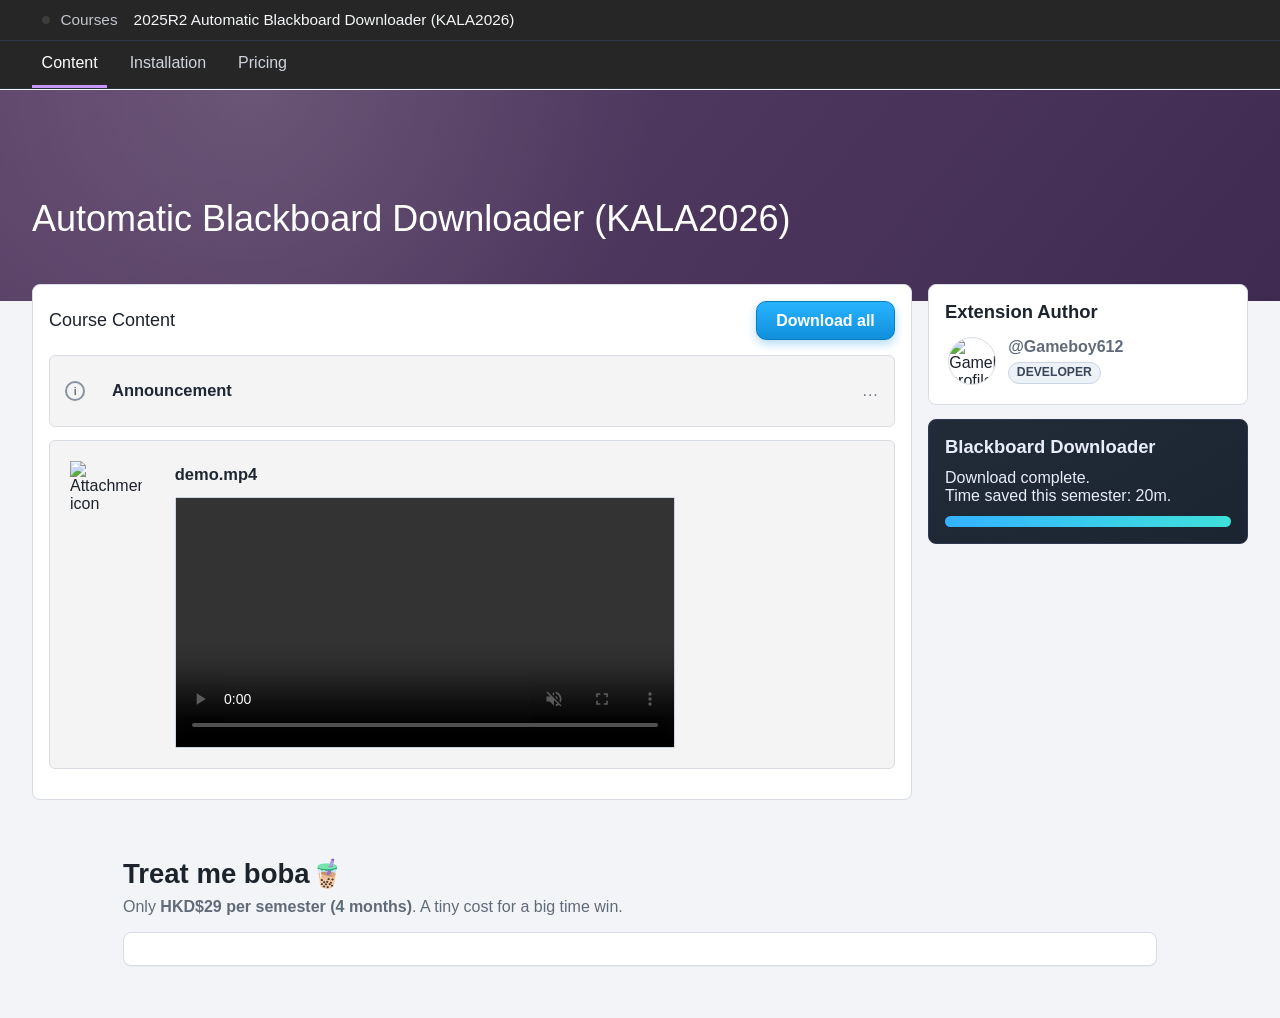
==== out/index.html @ d8801b46 "change: installation page" ====
<!doctype html>
<html lang="en">
  <head>
    <meta charset="UTF-8" />
    <meta name="viewport" content="width=device-width, initial-scale=1.0" />
    <title>AutoBB - Blackboard Downloader</title>
    <meta
      name="description"
      content="AutoBB lets you download and organize Blackboard content in one click, saving hours every week."
    />
    <link rel="icon" type="image/png" href="assets/autobb_logo.png" />
    <link rel="stylesheet" href="styles.css" />
    <script type="module" src="https://unpkg.com/ionicons@7.1.0/dist/ionicons/ionicons.esm.js"></script>
    <script nomodule src="https://unpkg.com/ionicons@7.1.0/dist/ionicons/ionicons.js"></script>
  </head>
  <body>
    <header class="bb-shell" id="top">
      <div class="bb-topbar">
        <div class="bb-topbar-above">
          <div class="bb-container topbar-inner">
            <p class="crumb">
              <ion-icon class="home-icon" name="home-outline"></ion-icon>
              <span>Courses</span></p>
            <p class="course-code">2025R2 Automatic Blackboard Downloader (KALA2026)</p>
          </div>
        </div>
  
        <div class="bb-tabs bb-container">
          <a class="tab active" href="#top">Content</a>
          <a class="tab" href="./installation">Installation</a>
          <a class="tab" href="#pricing">Pricing</a>
        </div>
      </div>
      <div class="bb-banner">
        <div class="bb-container">
          <h1>Automatic Blackboard Downloader (KALA2026)</h1>
        </div>
      </div>

      <div class="bb-course-wrap bb-container">
        <section class="bb-main">
          <div class="main-head">
            <h2>Course Content</h2>
            <a class="download-btn" href="#pricing">Download all</a>
          </div>

          <div class="content-row">
            <span class="row-icon">i</span>
            <p>Announcement</p>
            <span class="dots">...</span>
        </div>
          <div class="content-row content-row-attachment">
            <img
              class="attachment-logo"
              src="https://blackboard.cuhk.edu.hk/images/ci/sets/set12/image_on.svg"
              alt="Attachment icon"
            />
            <div class="attachment-body">
              <div class="attachment-meta">
                <p class="attachment-name">demo.mp4</p>
              </div>
              <video class="attachment-video" controls autoplay loop muted playsinline preload="metadata">
                <source src="assets/demo.mp4" type="video/mp4" />
                Your browser does not support the video tag.
              </video>
            </div>
          </div>
        </section>

        <aside class="bb-side">
          <article class="side-card">
            <h3>Extension Author</h3>
            <a
              class="author-profile-link"
              href="https://github.com/Gameboy612"
              target="_blank"
              rel="noopener noreferrer"
              aria-label="Open Gameboy612 GitHub profile"
            >
              <div class="author-profile">
              <img
                class="author-avatar"
                src="https://github.com/Gameboy612.png?size=96"
                alt="Gameboy612 profile picture"
                loading="lazy"
              />
              <p class="author-info">
                <strong>@Gameboy612</strong>
                <span class="developer-tag">Developer</span>
              </p>
              </div>
            </a>
          </article>

          <article class="downloader-toast">
            <h4>Blackboard Downloader</h4>
            <p>Download complete.<br>Time saved this semester: 20m.</p>
            <div class="progress"><span></span></div>
          </article>
        </aside>
      </div>
    </header>

    <main class="page-main bb-container">

      <section class="landing-section" id="pricing">
        <div class="pricing-section-inner">
          <div class="section-head">
            <h2>Treat me boba🧋</h2>
            <p>
              Only <strong>HKD$29 per semester (4 months)</strong>. A tiny cost for a big time win.
            </p>
          </div>
  
          <div class="panel pricing-panel">
              <script async src="https://js.stripe.com/v3/pricing-table.js"></script>
              <stripe-pricing-table pricing-table-id="prctbl_1TKkPoBIzdyT1INrMQrFDMCc"
              publishable-key="pk_live_51TKk8zBIzdyT1INrPGQJKnSuEjntCXgPel7VQ8ehcQ81GjOTmiMRHQskwsmpbRKoyQB7wfl8mXFCu9C2qPellrlr00yQhzaoVS">
              </stripe-pricing-table>
          </div>
        </div>
      </section>
    </main>
    <script>
      (function () {
        const prefersReducedMotion = window.matchMedia("(prefers-reduced-motion: reduce)").matches;

        function easeInOutCubic(t) {
          return t < 0.5 ? 4 * t * t * t : 1 - Math.pow(-2 * t + 2, 3) / 2;
        }

        function getFixedHeaderOffset() {
          const topbar = document.querySelector(".bb-topbar");
          const tabs = document.querySelector(".bb-tabs");
          const topbarHeight = topbar ? topbar.offsetHeight : 0;
          const tabsHeight = tabs ? tabs.offsetHeight : 0;
          return topbarHeight + tabsHeight + 8;
        }

        function smoothScrollTo(targetY, durationMs) {
          const startY = window.scrollY;
          const distance = targetY - startY;
          const startTime = performance.now();

          function step(now) {
            const elapsed = now - startTime;
            const progress = Math.min(elapsed / durationMs, 1);
            const eased = easeInOutCubic(progress);
            window.scrollTo(0, startY + distance * eased);

            if (progress < 1) {
              requestAnimationFrame(step);
            }
          }

          requestAnimationFrame(step);
        }

        document.addEventListener("click", function (event) {
          const link = event.target.closest('a[href^="#"]');
          if (!link) {
            return;
          }

          const hash = link.getAttribute("href");
          if (!hash || hash === "#") {
            return;
          }

          const target = document.querySelector(hash);
          if (!target) {
            return;
          }

          event.preventDefault();
          const offset = getFixedHeaderOffset();
          const targetY = target.getBoundingClientRect().top + window.scrollY - offset;

          if (prefersReducedMotion) {
            window.scrollTo(0, targetY);
          } else {
            smoothScrollTo(targetY, 1200);
          }

          history.pushState(null, "", hash);
        });
      })();
    </script>
  </body>
</html>
---- out/styles.css ----
:root {
  --bg: #f3f4f7;
  --card: #ffffff;
  --ink: #1d232c;
  --line: #d8dce3;
  --muted: #606b7a;
  --nav: #262626;
  --tab: #242b37;
  --banner-a: #5b4268;
  --banner-b: #3f2b52;
  --accent: #12a8ff;
  --accent-dark: #0f90dd;
}

* {
  box-sizing: border-box;
}

html,
body {
  margin: 0;
  padding: 0;
}

body {
  font-family: "Segoe UI", Tahoma, Geneva, Verdana, sans-serif;
  background: var(--bg);
  color: var(--ink);
}

.bb-shell {
  padding-top: 90px;
}

.bb-container {
  width: 100%;
  padding: 0 2rem;
  margin: 0 auto;
}

.home-icon {
    background-color: #404040;
    padding: 4px;
    border-radius: 4px;
    margin-right: 4px;
}

.bb-topbar {
  background: var(--nav);
  color: #dce2ea;
  border-bottom: 1px solid #303746;
  position: fixed;
  top: 0;
  left: 0;
  width: 100%;
  z-index: 1000;
}

.bb-topbar-above {
  padding: 0 10px;
  border-bottom: 1px solid #303746;
}

.topbar-inner {
  min-height: 40px;
  display: flex;
  align-items: center;
  gap: 1rem;
}

.crumb,
.course-code {
  margin: 0;
  font-size: 0.96rem;
}

.crumb {
  display: inline-flex;
  align-items: center;
  gap: 0.4rem;
  opacity: 0.85;
}

.crumb ion-icon {
  font-size: 1rem;
  color: #dce2ea;
}

.course-code {
  flex: 1;
  color: #f4f6f8;
  font-weight: 500;
}

.pill-link {
  color: #0d5f8d;
  background: #f6fbff;
  border-radius: 999px;
  padding: 0.2rem 0.55rem;
  font-size: 0.72rem;
  font-weight: 700;
  text-decoration: none;
}

.bb-tabs {
  background: var(--nav);
  display: flex;
  gap: 0.8rem;
  overflow-x: auto;
  white-space: nowrap;
  border-bottom: 1px solid #2a3040;
  position: fixed;
  left: 0;
  width: 100%;
  z-index: 999;
}

.tab {
  color: #cfd4de;
  text-decoration: none;
  padding: 0.8rem 0.6rem;
  border-bottom: 3px solid transparent;
  font-weight: 500;
}

.tab.active,
.tab:hover {
  color: #ffffff;
  border-bottom-color: #c796ff;
}

.bb-banner {
  background:
    radial-gradient(circle at 20% 0%, rgba(255, 255, 255, 0.12) 0, transparent 38%),
    linear-gradient(130deg, var(--banner-a), var(--banner-b));
  padding: 3.4rem 0 3.8rem;
}

.bb-banner h1 {
  margin: 0;
  margin-top: 1.5em;
  color: #ffffff;
  font-size: clamp(1.65rem, 3.5vw, 2.25rem);
  font-weight: 400;
}

.bb-course-wrap {
  margin-top: -1.1rem;
  display: grid;
  grid-template-columns: minmax(0, 1fr) 320px;
  gap: 1rem;
  align-items: start;
}

.bb-main {
  background: var(--card);
  border: 1px solid var(--line);
  border-radius: 8px;
  padding: 1rem;
}

.main-head {
  display: flex;
  justify-content: space-between;
  align-items: center;
  gap: 0.8rem;
  margin-bottom: 0.9rem;
}

.main-head h2 {
  margin: 0;
  font-size: 1.125rem;
  font-weight: 500;
}

.download-btn {
  display: inline-flex;
  align-items: center;
  justify-content: center;
  text-decoration: none;
  color: #ffffff;
  background: linear-gradient(180deg, #27b4ff, #118fdb);
  border: 1px solid #0a7cbe;
  border-radius: 10px;
  padding: 0.62rem 1.2rem;
  font-weight: 700;
  box-shadow: 0 4px 10px rgba(17, 143, 219, 0.32);
}

.content-row {
  min-height: 72px;
  border: 1px solid var(--line);
  border-radius: 6px;
  background: #fff;
  display: grid;
  grid-template-columns: 34px 1fr auto;
  gap: 0.8rem;
  align-items: center;
  padding: 0 0.95rem;
  margin-bottom: 0.85rem;
  background: #f4f4f4;
}

.content-row-attachment {
  display: grid;
  grid-template-columns: 92px 1fr;
  align-items: start;
  padding: 1.25rem;
}

.attachment-logo {
  width: 72px;
  height: 72px;
}

.attachment-meta {
  padding-top: 0.2rem;
  margin-bottom: 0.8rem;
}

.attachment-name {
  margin: 0;
  font-size: 2rem;
  line-height: 1.2;
  color: #111f35;
  font-weight: 700;
}

.attachment-subtitle {
  margin: 0.25rem 0 0;
  color: #546175;
  font-size: 0.95rem;
}

.nested {
  margin-left: 2.3rem;
}

.row-icon {
  width: 20px;
  height: 20px;
  border: 2px solid #8892a1;
  color: #667180;
  border-radius: 999px;
  display: inline-flex;
  align-items: center;
  justify-content: center;
  font-size: 0.66rem;
  font-weight: 700;
}

.content-row p {
  margin: 0;
  font-size: 1.03rem;
  color: #1e2732;
  font-weight: 600;
}

.dots {
  color: #6e7887;
  letter-spacing: 1px;
}

.attachment-video {
  width: 100%;
  max-width: 500px;
  border-radius: 2px;
  border: 1px solid #cbd5e3;
  background: #000;
  display: block;
}

.bb-copy {
  margin-top: 0.25rem;
  padding: 0.85rem 0.95rem;
  border: 1px solid #c8d5e6;
  border-left: 4px solid #31a9ff;
  border-radius: 8px;
  background: #f4f9ff;
}

.hint-label {
  margin: 0;
  display: inline-flex;
  align-items: center;
  gap: 0.35rem;
  color: #0f67a6;
  font-size: 0.9rem;
  font-weight: 700;
  letter-spacing: 0.02em;
}

.hint-label ion-icon {
  font-size: 1rem;
}

.hint-text {
  margin: 0.4rem 0 0;
  color: #2b3947;
  font-size: 0.96rem;
  line-height: 1.5;
}

.bb-side {
  display: grid;
  gap: 0.85rem;
}

.side-card,
.downloader-toast {
  background: var(--card);
  border: 1px solid var(--line);
  border-radius: 8px;
  padding: 1rem;
}

.side-card h3,
.downloader-toast h4 {
  margin: 0 0 0.7rem;
  font-size: 1.15rem;
}

.side-card p,
.downloader-toast p {
  margin: 0.45rem 0;
  color: var(--muted);
}

.author-profile {
  display: flex;
  align-items: center;
  gap: 0.75rem;
}

.author-profile-link {
  display: block;
  text-decoration: none;
  color: inherit;
  border-radius: 8px;
  padding: 0.2rem;
  transition: background-color 0.2s ease;
}

.author-profile-link:hover {
  background: #f4f7fb;
}

.author-info {
  display: flex;
  flex-direction: column;
  gap: 0.35rem;
}

.author-avatar {
  width: 48px;
  height: 48px;
  border-radius: 999px;
  border: 1px solid var(--line);
  object-fit: cover;
  flex-shrink: 0;
}

.author-profile p {
  margin: 0;
}

.author-profile a {
  display: inline-flex;
  align-items: center;
  gap: 0.35rem;
  text-decoration: none;
  font-size: 0.9rem;
}

.developer-tag {
  display: inline-block;
  width: fit-content;
  padding: 0.18rem 0.48rem;
  border-radius: 999px;
  border: 1px solid #cbd5e3;
  background: #edf2f8;
  color: #3a4657;
  font-size: 0.76rem;
  font-weight: 600;
  line-height: 1.2;
  text-transform: uppercase;
}

.downloader-toast {
  background: linear-gradient(150deg, #222b38, #1b2431);
  border-color: #2d3950;
  color: #e8eef9;
}

.downloader-toast h4,
.downloader-toast p {
  color: #e8eef9;
}

.progress {
  margin-top: 0.7rem;
  width: 100%;
  height: 11px;
  border-radius: 999px;
  background: #2e3a4f;
  overflow: hidden;
}

.progress span {
  display: block;
  width: 100%;
  height: 100%;
  background: linear-gradient(90deg, #34b3ff, #3fe0da);
}

.page-main {
  padding: 2.2rem 0 3.2rem;
}

.pricing-section-inner {
  flex-direction: column;
  width: fit-content;
}

.landing-section {
  display: flex;
  width: 100%;
  justify-content: center;
  align-items: center;
  margin-top: 1.4rem;
}

.section-head h2 {
  margin: 0;
  font-size: 1.72rem;
}

.section-head p {
  margin: 0.5rem 0 0;
  color: var(--muted);
}

.feature-grid,
.testimonial-grid {
  margin-top: 1rem;
  display: grid;
  grid-template-columns: repeat(3, minmax(0, 1fr));
  gap: 1rem;
}

.panel {
  background: var(--card);
  border: 1px solid var(--line);
  border-radius: 8px;
  padding: 1rem;
  box-shadow: 0 1px 0 rgba(15, 21, 31, 0.03);
}

.panel h3 {
  margin: 0 0 0.5rem;
  font-size: 1.08rem;
}

.panel p {
  margin: 0;
  color: #495464;
}

.testimonial .avatar {
  width: 40px;
  height: 40px;
  border-radius: 999px;
  display: grid;
  place-items: center;
  background: #e5e9f1;
  color: #2a3340;
  font-size: 0.8rem;
  font-weight: 700;
  margin-bottom: 0.8rem;
}

.pricing-panel {
  display: flex;
  flex: 1;
  width: 100%;
  margin-top: 1rem;
  flex-direction: row;
  justify-content: center;
}
.pricing-panel stripe-pricing-table {
  display: flex;
  flex: 1;
  width: 1000px !important;
}

.install-guide {
  display: flex;
  flex-direction: column;
  width: min(980px, 100%);
}

.install-package-row {
  margin-bottom: 0;
}

.install-badges {
  display: flex;
  gap: 0.5rem;
  flex-wrap: wrap;
}

.install-badge {
  display: inline-flex;
  align-items: center;
  padding: 0.2rem 0.55rem;
  border-radius: 999px;
  border: 1px solid #c3cddd;
  background: #ebf1fa;
  color: #334357;
  font-size: 0.78rem;
  font-weight: 600;
}

.step-list {
  margin: 1rem 0 0;
  padding-left: 1.2rem;
  display: grid;
  gap: 0.75rem;
}

.step-list-inline {
  margin-top: 0.9rem;
  padding: 0.8rem 1rem 0.8rem 1.4rem;
  border: 1px solid #ccd4e0;
  border-radius: 8px;
  background: #ffffff;
  gap: 0.45rem;
}

.step-list-inline li {
  color: #33465e;
  line-height: 1.45;
}

.step-card h3 {
  margin-bottom: 0.35rem;
}

.step-card p {
  color: #44556c;
}

.install-troubleshooting {
  grid-template-columns: repeat(3, minmax(0, 1fr));
}

.install-troubleshooting .panel {
  min-height: 145px;
}

@media (max-width: 1120px) {
  .bb-course-wrap {
    grid-template-columns: 1fr;
  }

  .bb-side {
    grid-template-columns: repeat(3, minmax(0, 1fr));
  }
    
  .pricing-panel stripe-pricing-table {
    display: flex;
    flex: 1;
    max-width: 400px;
  }
}

@media (max-width: 860px) {
  .feature-grid,
  .testimonial-grid,
  .bb-side {
    grid-template-columns: 1fr 1fr;
  }

  .main-head h2 {
    font-size: 1.45rem;
  }

  .install-troubleshooting {
    grid-template-columns: 1fr;
  }

    
  .landing-section {
    padding: 0;
    margin-top: 1.4rem;
  }
  .bb-container {
    padding: 0 12px;
  }

}

@media (max-width: 640px) {
  .topbar-inner {
    flex-wrap: wrap;
    padding: 0.5rem 0;
  }

  .bb-banner {
    padding: 2.2rem 0 2.6rem;
  }

  .feature-grid,
  .testimonial-grid,
  .bb-side {
    grid-template-columns: 1fr;
  }

  .main-head {
    flex-direction: column;
    align-items: flex-start;
  }

  .content-row,
  .nested {
    padding: 10px;
    margin-left: 0;
  }

  .content-row p {
    font-size: 0.95rem;
  }

  .content-row-attachment {
    grid-template-columns: 30px 1fr;
  }

  .attachment-logo {
    width: 30px;
    height: 30px;
    padding: 0px;
  }

  .attachment-name {
    font-size: 1.1rem;
  }

  .step-list {
    padding-left: 1rem;
  }

  .step-list-inline {
    padding: 0.7rem 0.8rem 0.7rem 1.2rem;
  }

  
  .pricing-panel stripe-pricing-table {
    display: flex;
    flex: 1;
    max-width: 300px;
  }
}
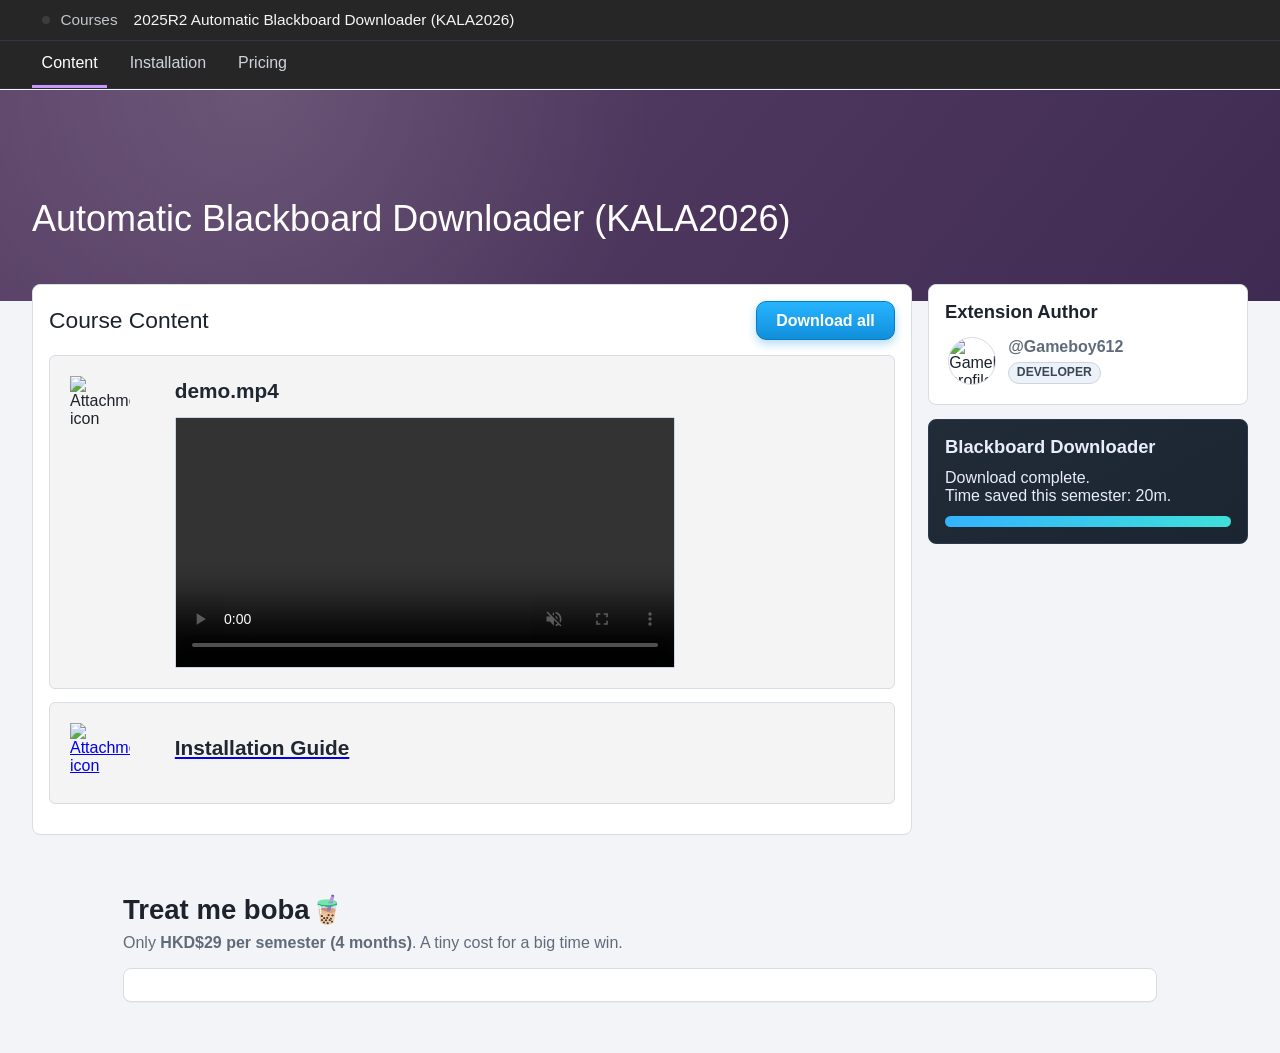
==== commit 72641779: "style changes" ====
--- a/out/index.html
+++ b/out/index.html
@@ -43,12 +43,6 @@
             <h2>Course Content</h2>
             <a class="download-btn" href="#pricing">Download all</a>
           </div>
-
-          <div class="content-row">
-            <span class="row-icon">i</span>
-            <p>Announcement</p>
-            <span class="dots">...</span>
-        </div>
           <div class="content-row content-row-attachment">
             <img
               class="attachment-logo"
@@ -65,6 +59,20 @@
               </video>
             </div>
           </div>
+          <a href="./installation">
+            <div class="content-row content-row-attachment">
+            <img
+              class="attachment-logo"
+              src="https://blackboard.cuhk.edu.hk/images/ci/sets/set12/link_on.svg"
+              alt="Attachment icon"
+            />
+            <div class="attachment-body">
+              <div class="attachment-meta">
+                <p class="attachment-name">Installation Guide</p>
+              </div>
+            </div>
+          </div>
+          </a>
         </section>
 
         <aside class="bb-side">
--- a/out/styles.css
+++ b/out/styles.css
@@ -169,7 +169,7 @@
 
 .main-head h2 {
   margin: 0;
-  font-size: 1.125rem;
+  font-size: 1.425rem;
   font-weight: 500;
 }
 
@@ -188,7 +188,7 @@
 }
 
 .content-row {
-  min-height: 72px;
+  /* min-height: 72px; */
   border: 1px solid var(--line);
   border-radius: 6px;
   background: #fff;
@@ -209,27 +209,26 @@
 }
 
 .attachment-logo {
-  width: 72px;
-  height: 72px;
+  width: 60px;
+  height: 60px;
 }
 
 .attachment-meta {
   padding-top: 0.2rem;
   margin-bottom: 0.8rem;
-}
-
-.attachment-name {
-  margin: 0;
-  font-size: 2rem;
-  line-height: 1.2;
-  color: #111f35;
-  font-weight: 700;
 }
 
 .attachment-subtitle {
   margin: 0.25rem 0 0;
   color: #546175;
   font-size: 0.95rem;
+}
+
+.attachment-body {
+  min-height: 60px;
+  display: flex;
+  justify-content: center;
+  flex-direction: column;
 }
 
 .nested {
@@ -254,6 +253,14 @@
   font-size: 1.03rem;
   color: #1e2732;
   font-weight: 600;
+}
+
+.attachment-name {
+  margin: 0;
+  font-size: 1.3em !important;
+  line-height: 1.2;
+  color: #111f35;
+  font-weight: 700;
 }
 
 .dots {
@@ -573,6 +580,21 @@
     max-width: 400px;
   }
 }
+@media (max-width: 1120px) {
+  .bb-course-wrap {
+    grid-template-columns: 1fr;
+  }
+
+  .bb-side {
+    grid-template-columns: repeat(3, minmax(0, 1fr));
+  }
+    
+  .pricing-panel stripe-pricing-table {
+    display: flex;
+    flex: 1;
+    max-width: 400px;
+  }
+}
 
 @media (max-width: 860px) {
   .feature-grid,
@@ -617,7 +639,6 @@
   }
 
   .main-head {
-    flex-direction: column;
     align-items: flex-start;
   }
 
@@ -641,8 +662,13 @@
     padding: 0px;
   }
 
+  
+  .attachment-body {
+    min-height: 30px;
+  }
+
   .attachment-name {
-    font-size: 1.1rem;
+    font-size: 1.1rem !important;
   }
 
   .step-list {
@@ -659,4 +685,10 @@
     flex: 1;
     max-width: 300px;
   }
+}
+
+@media (max-width: 320px) {
+  .main-head {
+    flex-direction: column;
+  }
 }
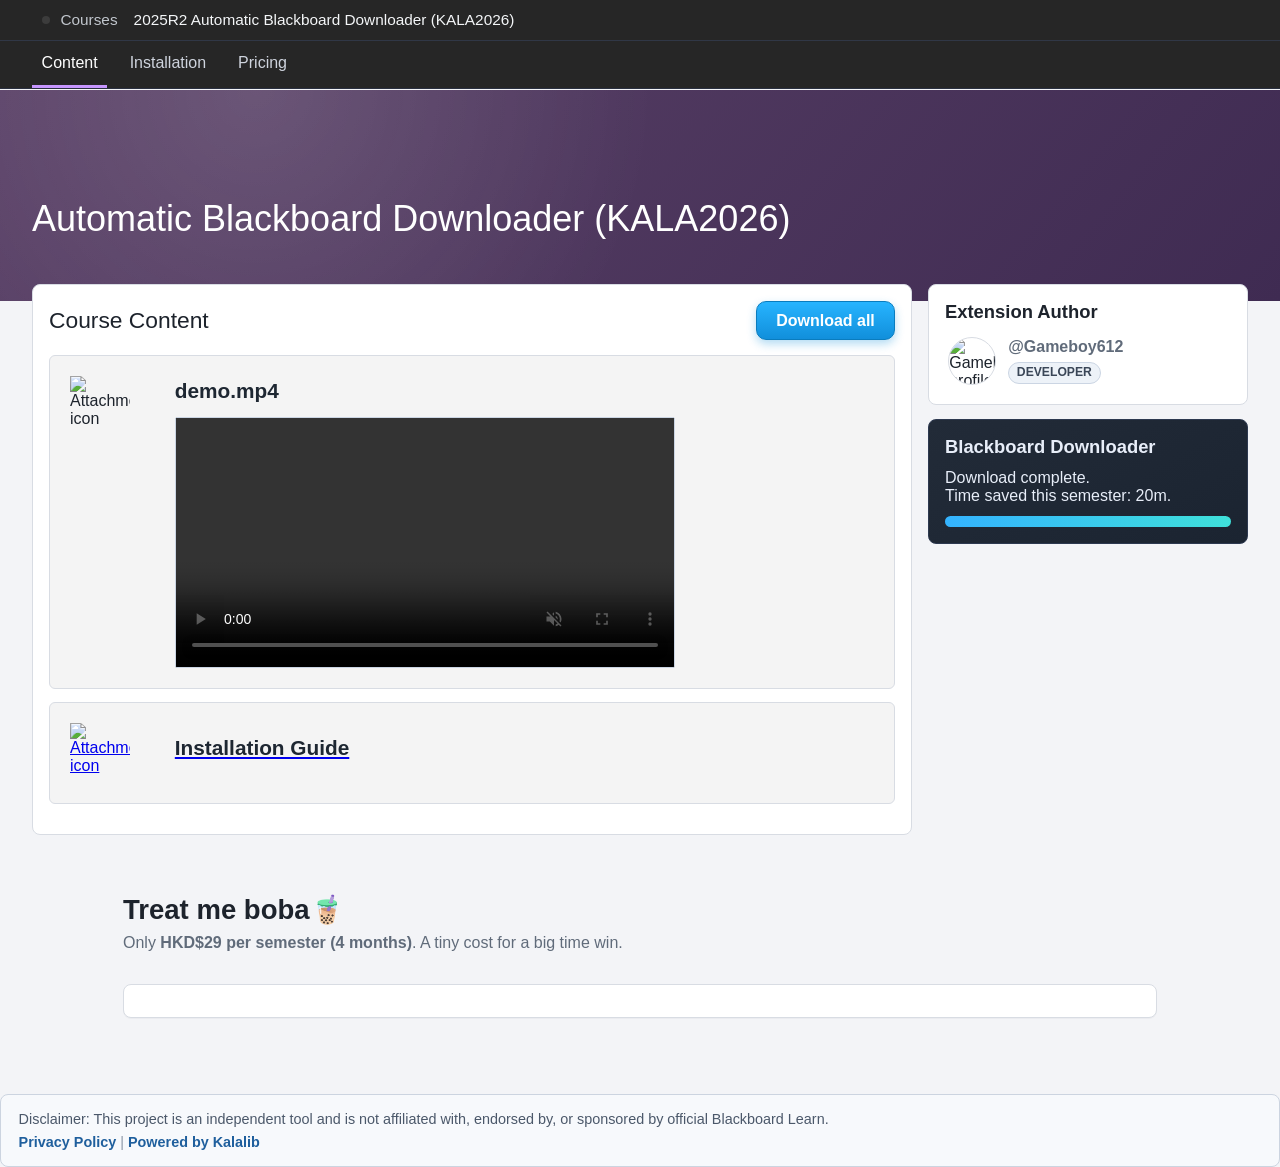
==== commit b47c2fd8: "change: privacy policy and styling" ====
--- a/out/index.html
+++ b/out/index.html
@@ -41,7 +41,7 @@
         <section class="bb-main">
           <div class="main-head">
             <h2>Course Content</h2>
-            <a class="download-btn" href="#pricing">Download all</a>
+            <a class="download-btn" href="./assets/KALA2026 - Automatic Blackboard Downloader.zip" download>Download all</a>
           </div>
           <div class="content-row content-row-attachment">
             <img
@@ -129,6 +129,19 @@
         </div>
       </section>
     </main>
+
+    <footer class="site-disclaimer bb-container">
+      <p>
+        Disclaimer: This project is an independent tool and is not affiliated with, endorsed by, or sponsored by
+        official Blackboard Learn.
+      </p>
+      <p>
+        <a href="privacy_policy.md">Privacy Policy</a>
+        <span class="separator">|</span>
+        <a href="https://kalalib.com" target="_blank" rel="noopener noreferrer">Powered by Kalalib</a>
+      </p>
+    </footer>
+
     <script>
       (function () {
         const prefersReducedMotion = window.matchMedia("(prefers-reduced-motion: reduce)").matches;
--- a/out/styles.css
+++ b/out/styles.css
@@ -490,7 +490,7 @@
   display: flex;
   flex: 1;
   width: 100%;
-  margin-top: 1rem;
+  margin-top: 2rem;
   flex-direction: row;
   justify-content: center;
 }
@@ -498,6 +498,39 @@
   display: flex;
   flex: 1;
   width: 1000px !important;
+}
+
+.site-disclaimer {
+  margin-top: 1.6rem;
+  padding: 1rem 1.1rem;
+  border: 1px solid #ccd4e0;
+  border-radius: 8px;
+  background: #f7f9fc;
+  color: #4b586a;
+  font-size: 0.9rem;
+}
+
+.site-disclaimer p {
+  margin: 0;
+}
+
+.site-disclaimer p + p {
+  margin-top: 0.45rem;
+}
+
+.site-disclaimer a {
+  color: #1f5f9d;
+  text-decoration: none;
+  font-weight: 600;
+}
+
+.site-disclaimer a:hover {
+  text-decoration: underline;
+}
+
+.separator {
+  margin-top: 0.5rem;
+  color: #8c98a8;
 }
 
 .install-guide {
@@ -679,6 +712,10 @@
     padding: 0.7rem 0.8rem 0.7rem 1.2rem;
   }
 
+  .site-disclaimer {
+    padding: 0.85rem;
+  }
+
   
   .pricing-panel stripe-pricing-table {
     display: flex;
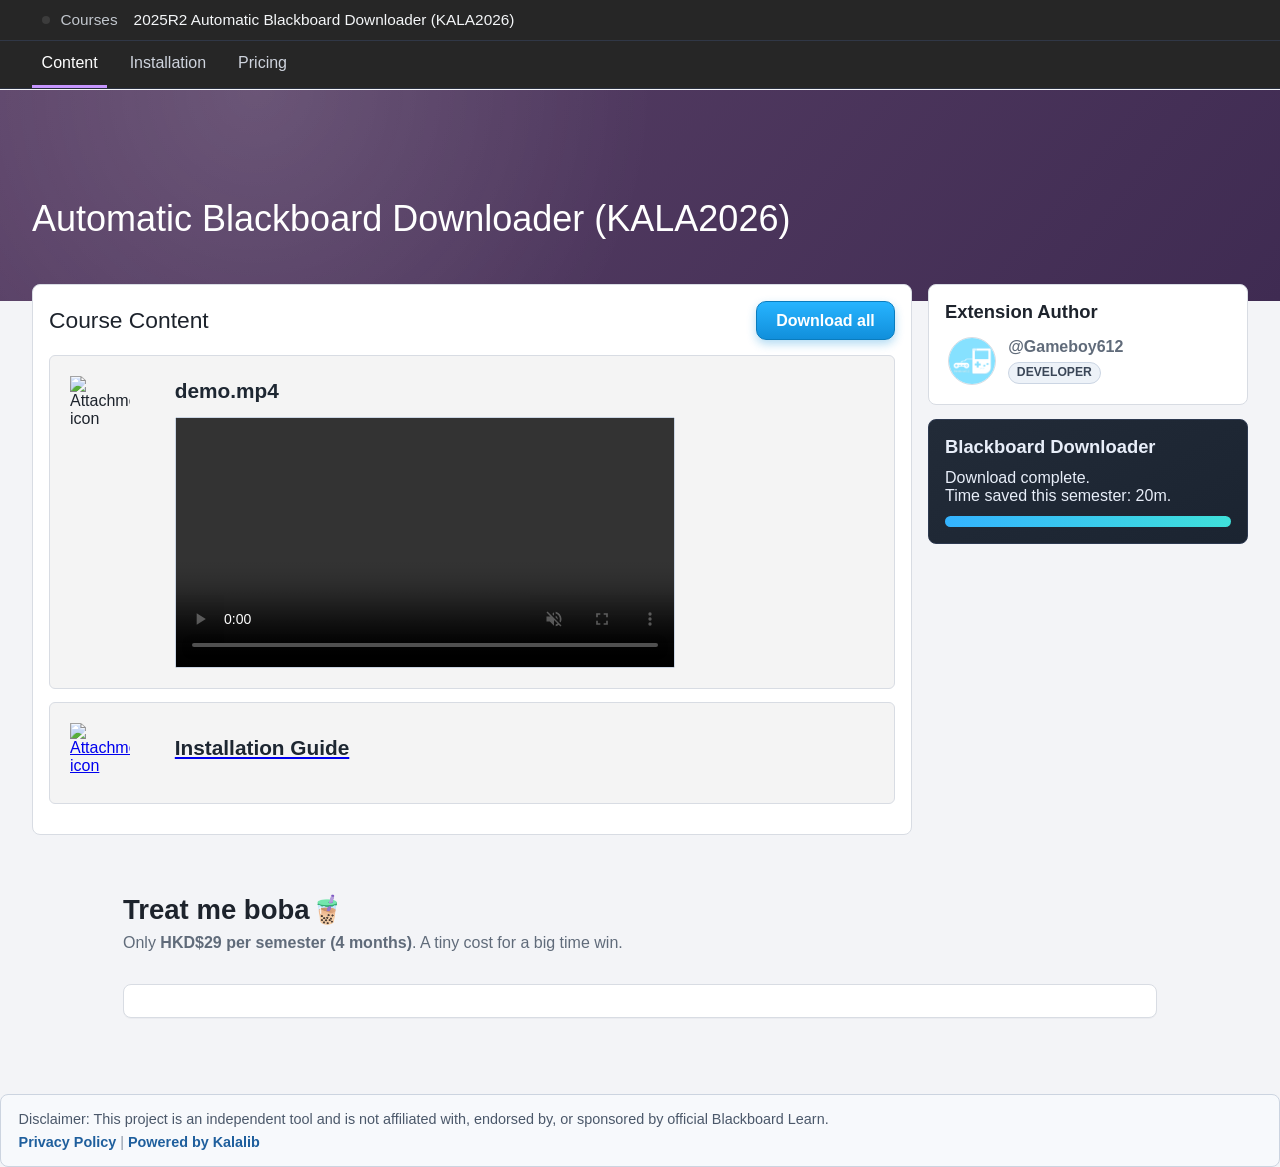
==== commit 1655e414: "change: updated the installation page to point to chrome extension" ====
--- a/out/index.html
+++ b/out/index.html
@@ -88,7 +88,7 @@
               <div class="author-profile">
               <img
                 class="author-avatar"
-                src="https://github.com/Gameboy612.png?size=96"
+                src="./assets/gameboy612.png"
                 alt="Gameboy612 profile picture"
                 loading="lazy"
               />
--- a/out/styles.css
+++ b/out/styles.css
@@ -216,6 +216,10 @@
 .attachment-meta {
   padding-top: 0.2rem;
   margin-bottom: 0.8rem;
+  display: flex;
+  flex-direction: row;
+  gap: 1em;
+  align-items: center;
 }
 
 .attachment-subtitle {
@@ -598,6 +602,13 @@
   min-height: 145px;
 }
 
+.extension-page-screenshot {
+  width: 100%;
+  border-radius: 4px;
+  border: 1px solid #cbd5e3;
+  background: #fff;
+}
+
 @media (max-width: 1120px) {
   .bb-course-wrap {
     grid-template-columns: 1fr;
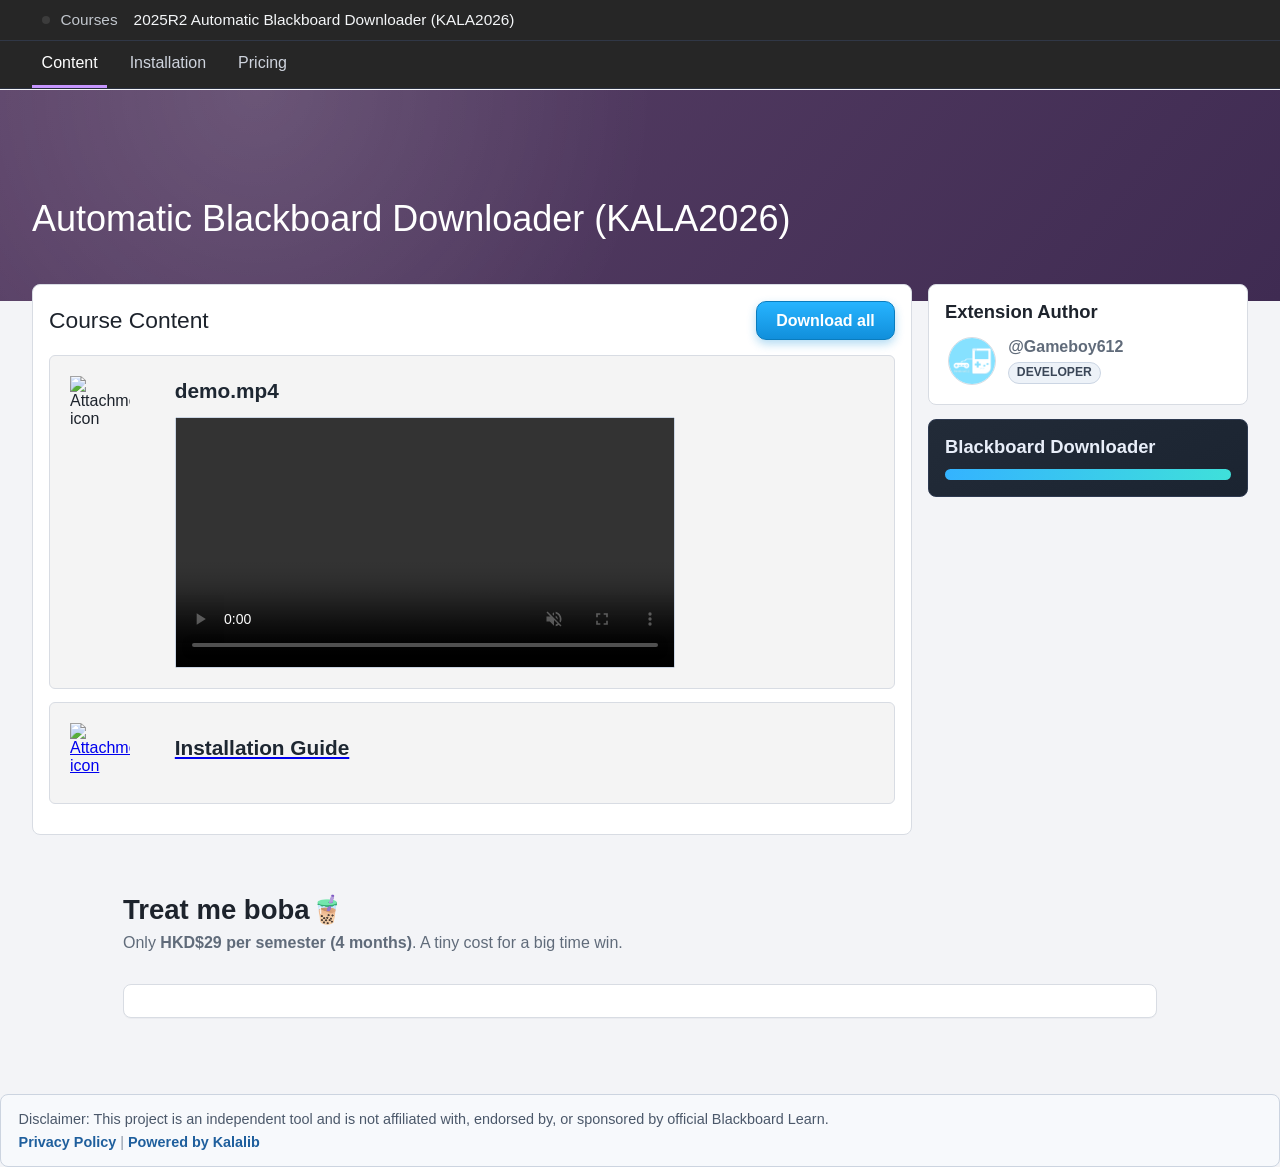
==== commit 6891bc61: "feat: live count" ====
--- a/out/index.html
+++ b/out/index.html
@@ -100,9 +100,13 @@
             </a>
           </article>
 
-          <article class="downloader-toast">
+          <article class="downloader-toast" id="downloader-toast">
             <h4>Blackboard Downloader</h4>
-            <p>Download complete.<br>Time saved this semester: 20m.</p>
+            <p id="downloader-stats">
+              <span id="downloader-users"></span>
+              <span id="downloader-usages"></span>
+              <span id="downloader-extra"></span>
+            </p>
             <div class="progress"><span></span></div>
           </article>
         </aside>
@@ -205,6 +209,29 @@
 
           history.pushState(null, "", hash);
         });
+
+        // Fetch and display downloader statistics
+        fetch('https://autobbapi.kalalib.com/statistics')
+          .then(function(response) { return response.json(); })
+          .then(function(data) {
+            var users = data.active_users;
+            var usages = data.total_usages;
+            var usersSpan = document.getElementById('downloader-users');
+            var usagesSpan = document.getElementById('downloader-usages');
+            if (usersSpan && usagesSpan) {
+              if (users > 100) {
+                usersSpan.textContent = 'Join us with ' + users + ' other active users. ';
+              }
+              usagesSpan.textContent = usages + ' total courses zipped and preserved.';
+            }
+          })
+          .catch(function() {
+            // fallback: hide stats if fetch fails
+            var usersSpan = document.getElementById('downloader-users');
+            var usagesSpan = document.getElementById('downloader-usages');
+            if (usersSpan) usersSpan.style.display = 'none';
+            if (usagesSpan) usagesSpan.style.display = 'none';
+          });
       })();
     </script>
   </body>
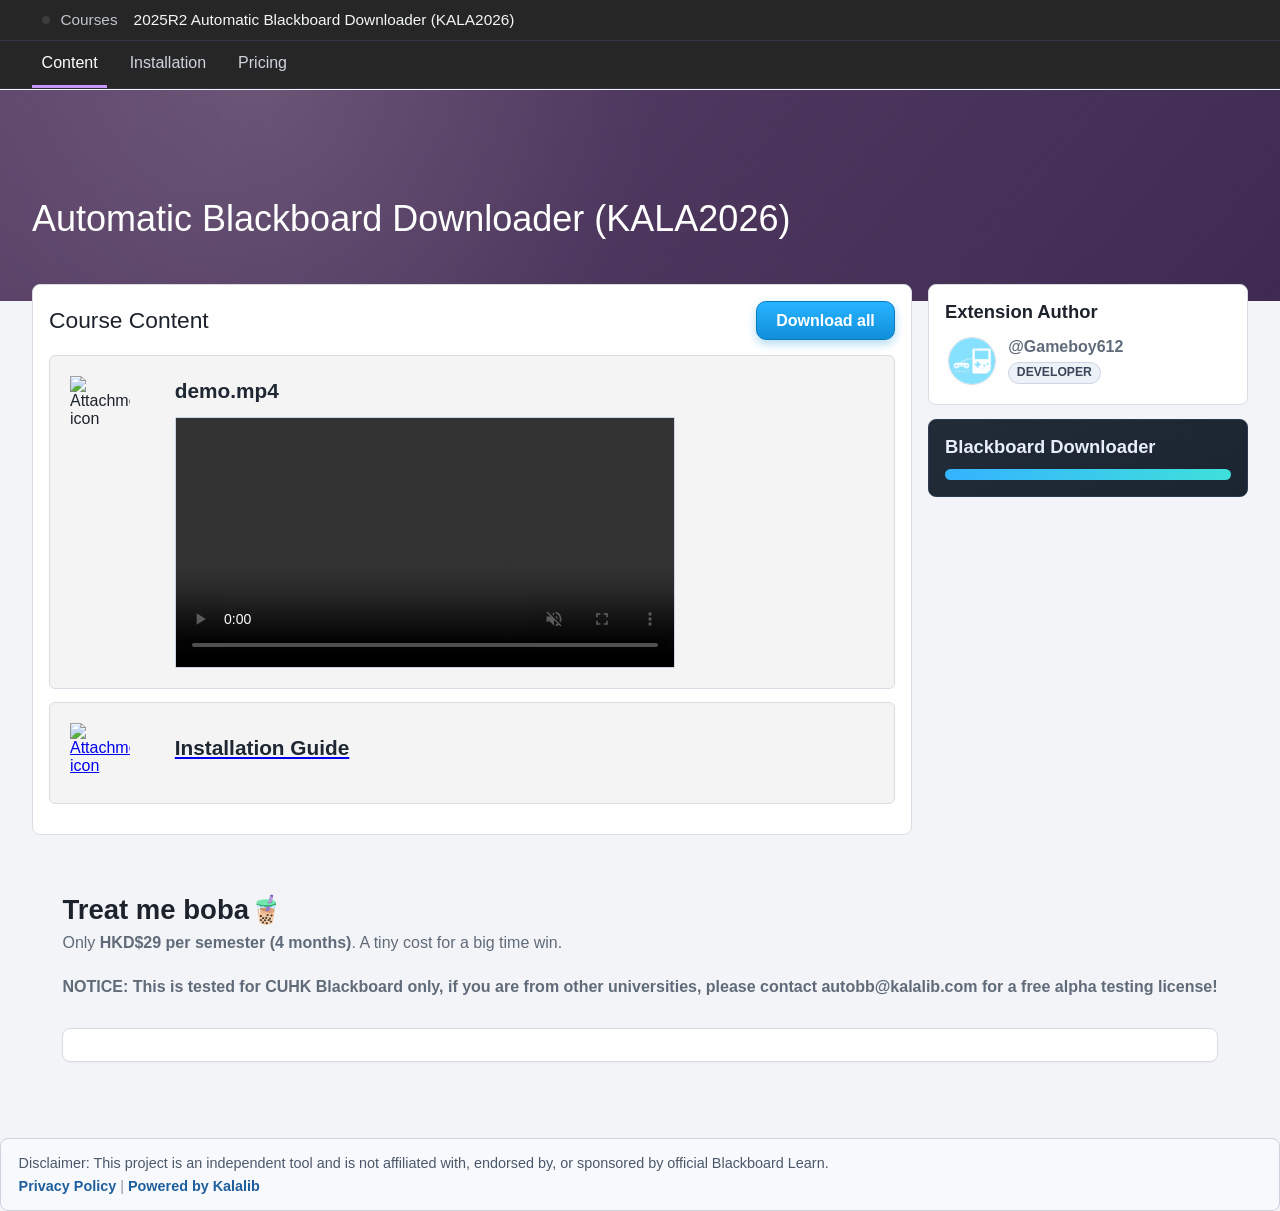
==== commit 67d81873: "disclaimer for other universities" ====
--- a/out/index.html
+++ b/out/index.html
@@ -121,6 +121,10 @@
             <h2>Treat me boba🧋</h2>
             <p>
               Only <strong>HKD$29 per semester (4 months)</strong>. A tiny cost for a big time win.
+            </p>
+            <br>
+            <p>
+              <strong>NOTICE: This is tested for CUHK Blackboard only, if you are from other universities, please contact autobb@kalalib.com for a free alpha testing license!</strong>
             </p>
           </div>
   
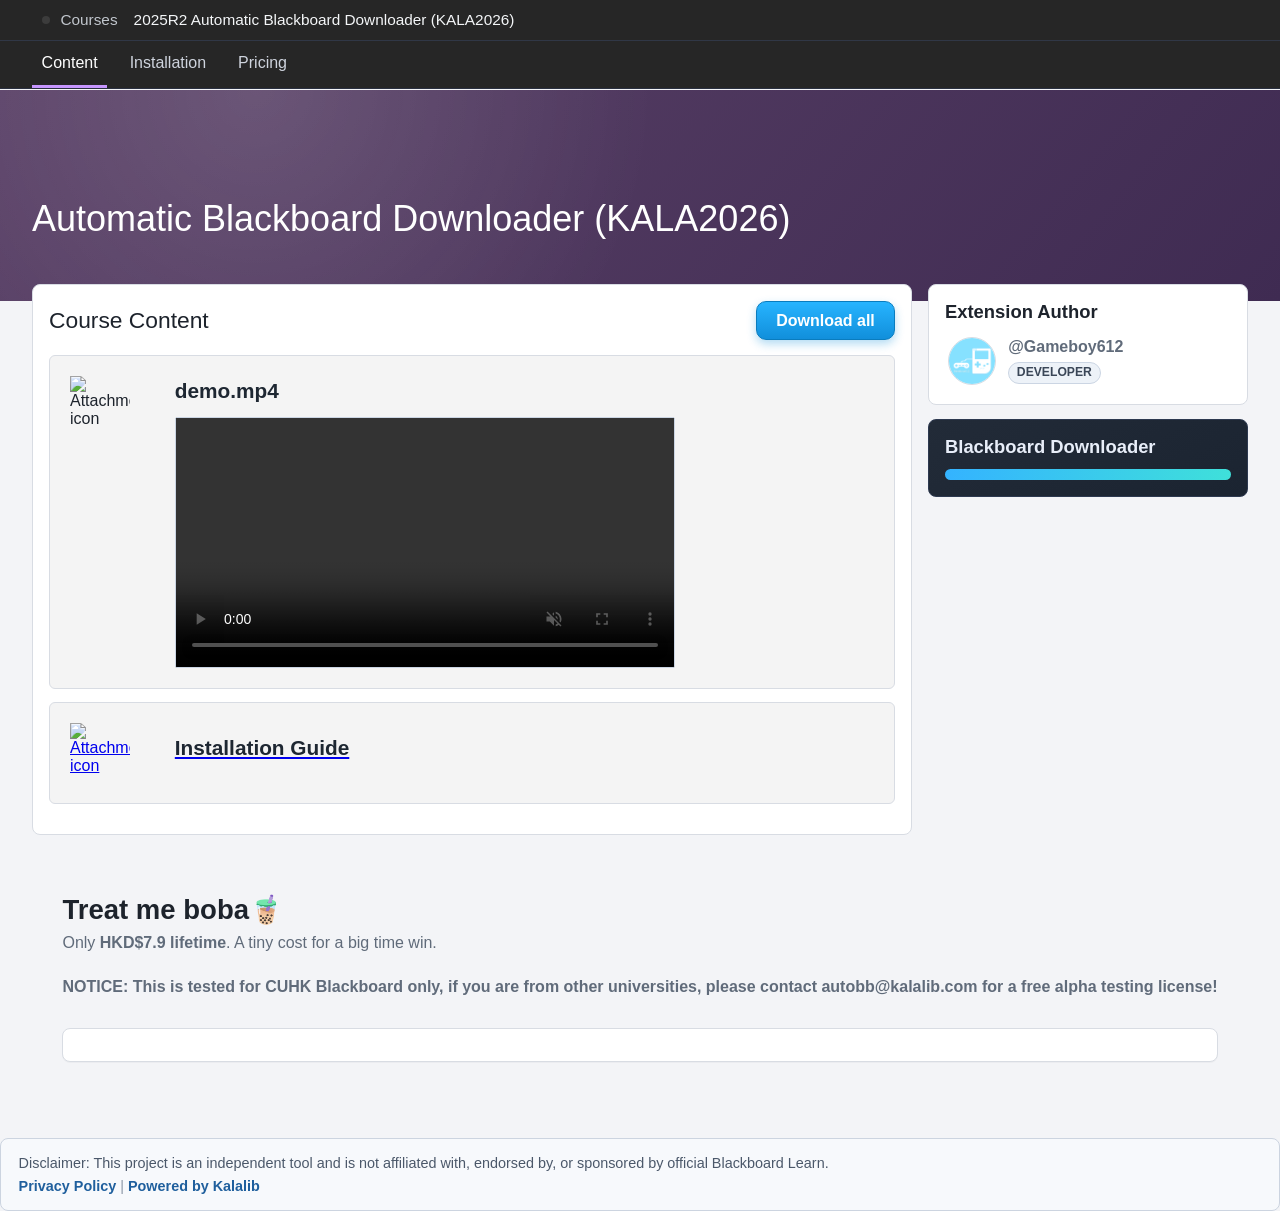
==== commit 27458f33: "change: pricing -> $7.9" ====
--- a/out/index.html
+++ b/out/index.html
@@ -120,7 +120,7 @@
           <div class="section-head">
             <h2>Treat me boba🧋</h2>
             <p>
-              Only <strong>HKD$29 per semester (4 months)</strong>. A tiny cost for a big time win.
+              Only <strong>HKD$7.9 lifetime</strong>. A tiny cost for a big time win.
             </p>
             <br>
             <p>
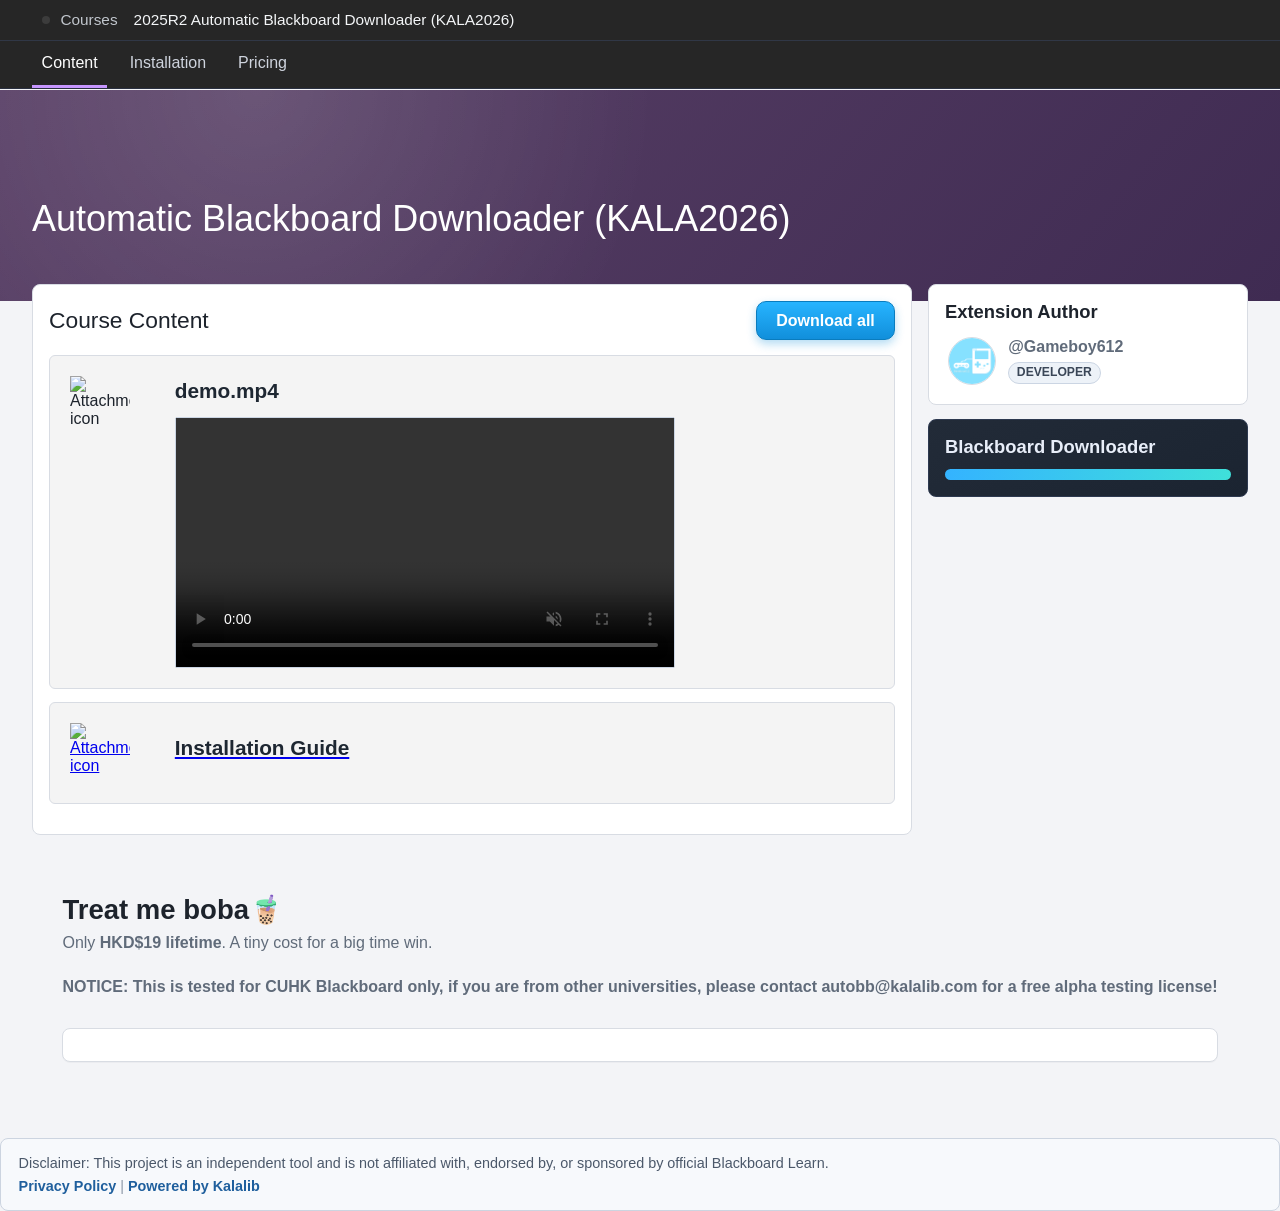
==== commit 813f81f8: "pricing: switch to Stripe table prctbl_1UVARkBIzdyT1INrCwiz34Fo at HK$19 lifetime" ====
--- a/out/index.html
+++ b/out/index.html
@@ -120,7 +120,7 @@
           <div class="section-head">
             <h2>Treat me boba🧋</h2>
             <p>
-              Only <strong>HKD$7.9 lifetime</strong>. A tiny cost for a big time win.
+              Only <strong>HKD$19 lifetime</strong>. A tiny cost for a big time win.
             </p>
             <br>
             <p>
@@ -130,7 +130,7 @@
   
           <div class="panel pricing-panel">
               <script async src="https://js.stripe.com/v3/pricing-table.js"></script>
-              <stripe-pricing-table pricing-table-id="prctbl_1TKkPoBIzdyT1INrMQrFDMCc"
+              <stripe-pricing-table pricing-table-id="prctbl_1UVARkBIzdyT1INrCwiz34Fo"
               publishable-key="pk_live_51TKk8zBIzdyT1INrPGQJKnSuEjntCXgPel7VQ8ehcQ81GjOTmiMRHQskwsmpbRKoyQB7wfl8mXFCu9C2qPellrlr00yQhzaoVS">
               </stripe-pricing-table>
           </div>
